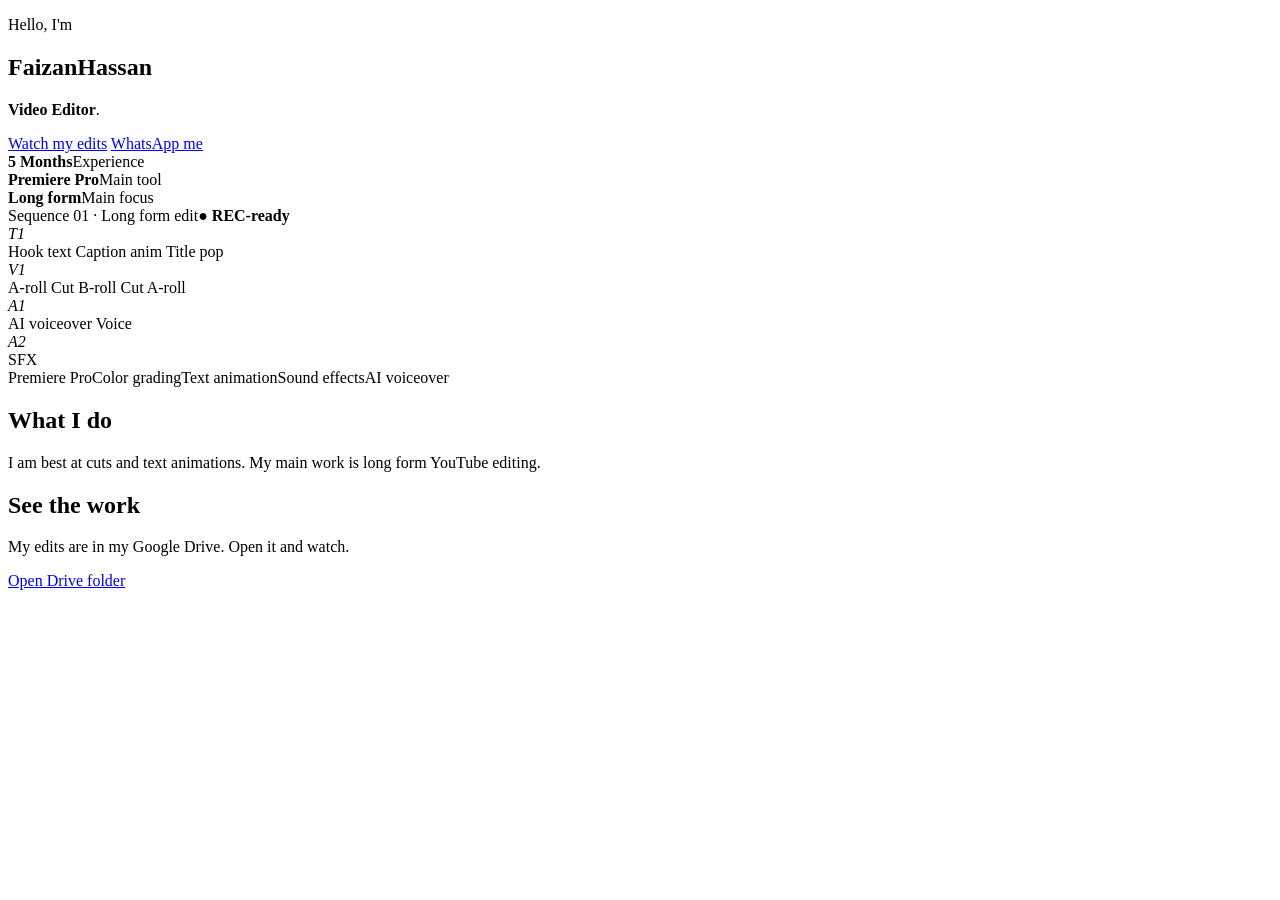
==== index.html @ ce3d33c0 "Add files via upload" ====
<!DOCTYPE html>
<html lang="en">
<head>
<meta charset="UTF-8">
<meta name="viewport" content="width=device-width, initial-scale=1">
<title>Edit With Bear | Faizan Hassan, Video Editor</title>
<meta name="description" content="Faizan Hassan, video editor. Long form YouTube edits, text animations, color grading and sound effects.">
<link rel="preconnect" href="https://fonts.googleapis.com"><link rel="preconnect" href="https://fonts.gstatic.com" crossorigin>
<link href="https://fonts.googleapis.com/css2?family=Anton&family=Outfit:wght@400;500;600;700&display=swap" rel="stylesheet">
<link rel="icon" type="image/png" href="assets/favicon.png">
<link rel="stylesheet" href="css/style.css">
</head>
<body>
<header id="site-header"></header>
<main>
  <section class="hero">
    <div class="wrap">
      <div>
        <p class="hello">Hello, I'm</p>
        <h1><span class="ln"><b data-site="firstName">Faizan</b></span><span class="ln"><b class="lime" data-site="lastName">Hassan</b></span></h1>
        <p class="intro"><strong style="color:var(--text)" data-site="role">Video Editor</strong>. <span data-site="tagline"></span></p>
        <div class="btns">
          <a class="btn" data-link="drive" href="#">Watch my edits</a>
          <a class="btn ghost" data-link="whatsapp" href="#">WhatsApp me</a>
        </div>
        <div class="stats">
          <div class="stat"><b data-site="experience">5 Months</b><span>Experience</span></div>
          <div class="stat"><b data-site="mainTool">Premiere Pro</b><span>Main tool</span></div>
          <div class="stat"><b>Long form</b><span>Main focus</span></div>
        </div>
      </div>

      <div class="tl" aria-hidden="true" style="--w:calc(100% - 64px)">
        <div class="tl-top"><span>Sequence 01 · Long form edit</span><b>● REC-ready</b></div>
        <div class="track"><em>T1</em><div class="lane">
          <span class="clip t" style="left:4%;width:16%">Hook text</span>
          <span class="clip t" style="left:34%;width:20%">Caption anim</span>
          <span class="clip t" style="left:68%;width:18%">Title pop</span></div></div>
        <div class="track"><em>V1</em><div class="lane">
          <span class="clip v" style="left:0;width:18%">A-roll</span>
          <span class="clip v" style="left:19%;width:14%">Cut</span>
          <span class="clip v" style="left:34%;width:22%">B-roll</span>
          <span class="clip v" style="left:57%;width:12%">Cut</span>
          <span class="clip v" style="left:70%;width:28%">A-roll</span></div></div>
        <div class="track"><em>A1</em><div class="lane">
          <span class="clip a" style="left:0;width:56%">AI voiceover</span>
          <span class="clip a" style="left:58%;width:40%">Voice</span></div></div>
        <div class="track"><em>A2</em><div class="lane">
          <span class="clip s" style="left:18%;width:6%"></span><span class="clip s" style="left:33%;width:6%"></span>
          <span class="clip s" style="left:56%;width:6%"></span><span class="clip s" style="left:69%;width:6%"></span>
          <span class="clip s" style="left:84%;width:10%">SFX</span></div></div>
        <div class="playhead"></div>
        <div class="chips"><span>Premiere Pro</span><span>Color grading</span><span>Text animation</span><span>Sound effects</span><span>AI voiceover</span></div>
      </div>
    </div>
  </section>

  <section class="block">
    <div class="wrap">
      <h2 class="sec-title">What I <span class="lime">do</span></h2>
      <p class="sec-sub">I am best at cuts and text animations. My main work is long form YouTube editing.</p>
      <div class="card-grid" id="services-list"></div>
    </div>
  </section>

  <section class="block">
    <div class="wrap">
      <div class="cta">
        <div><h2>See the <span class="lime">work</span></h2><p>My edits are in my Google Drive. Open it and watch.</p></div>
        <a class="btn" data-link="drive" href="#">Open Drive folder</a>
      </div>
    </div>
  </section>
</main>
<footer id="site-footer"></footer>
<script src="js/config.js"></script>
<script src="js/main.js"></script>
</body>
</html>
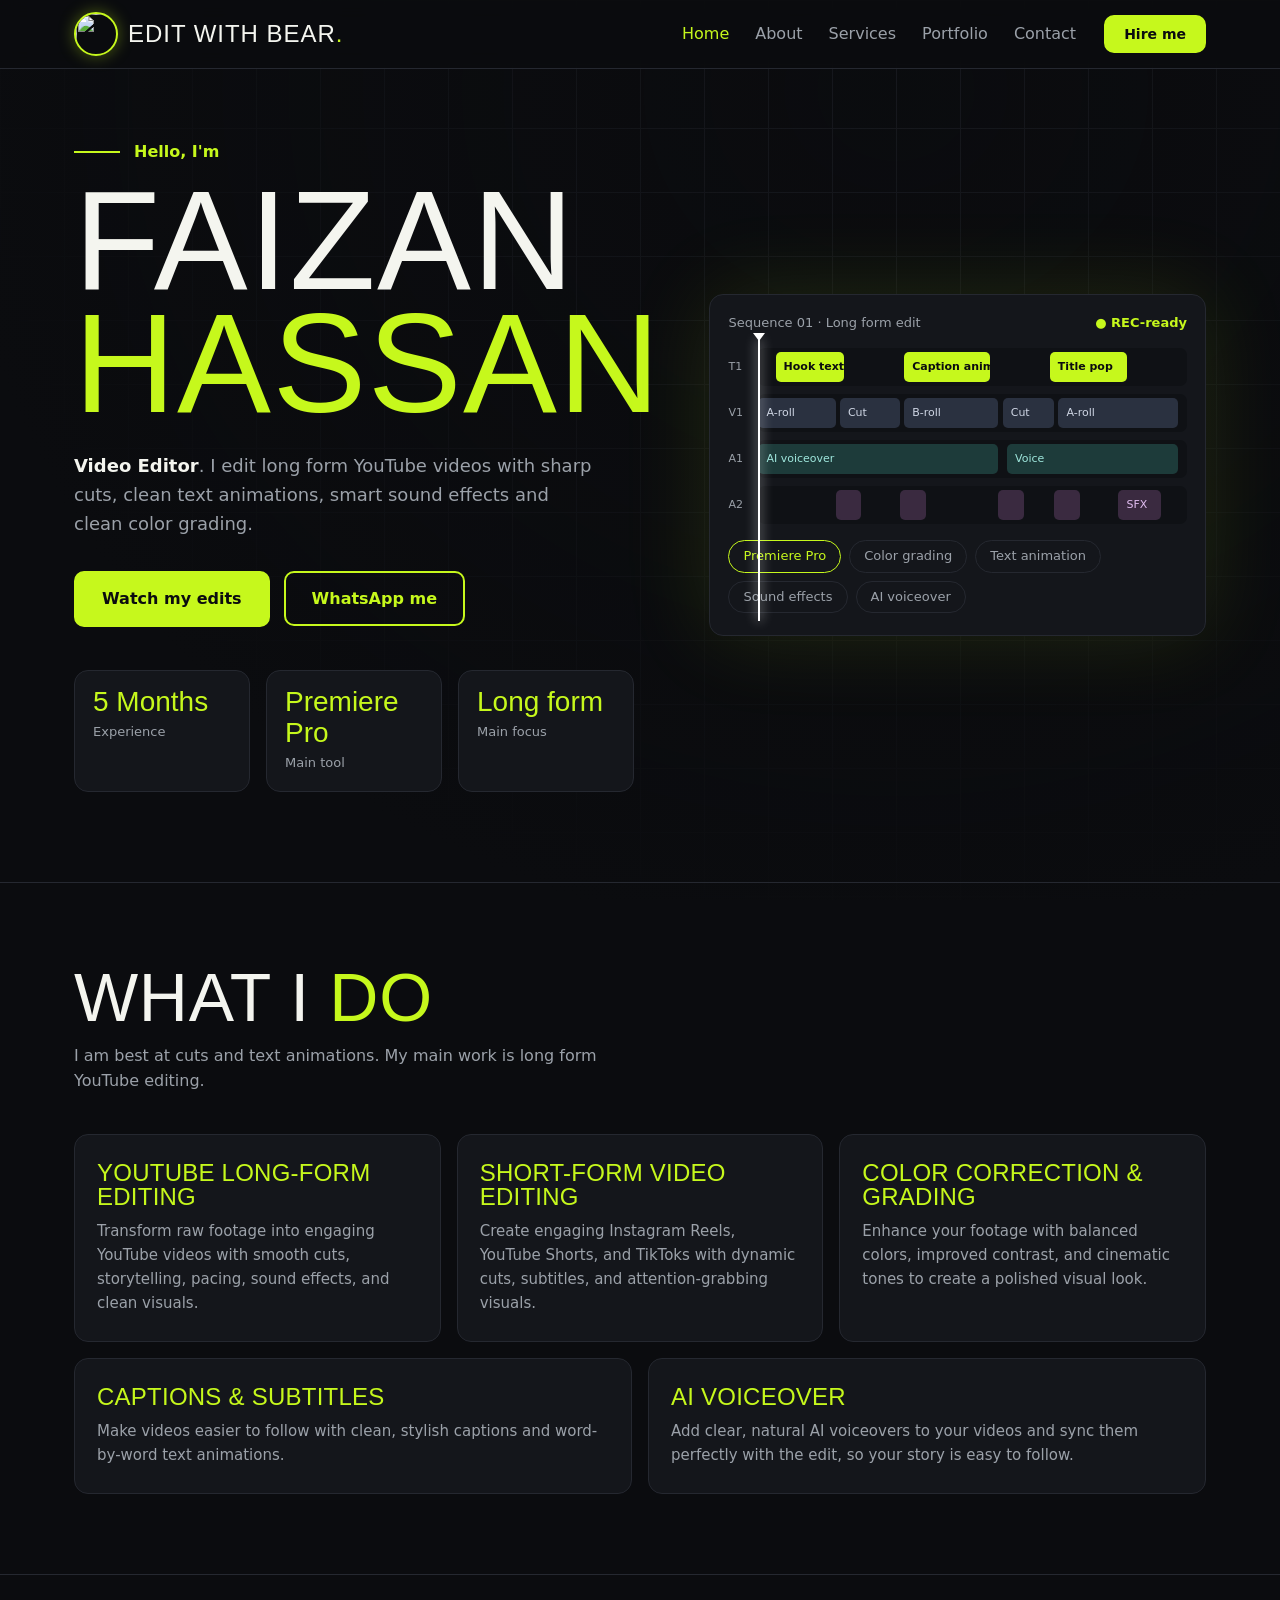
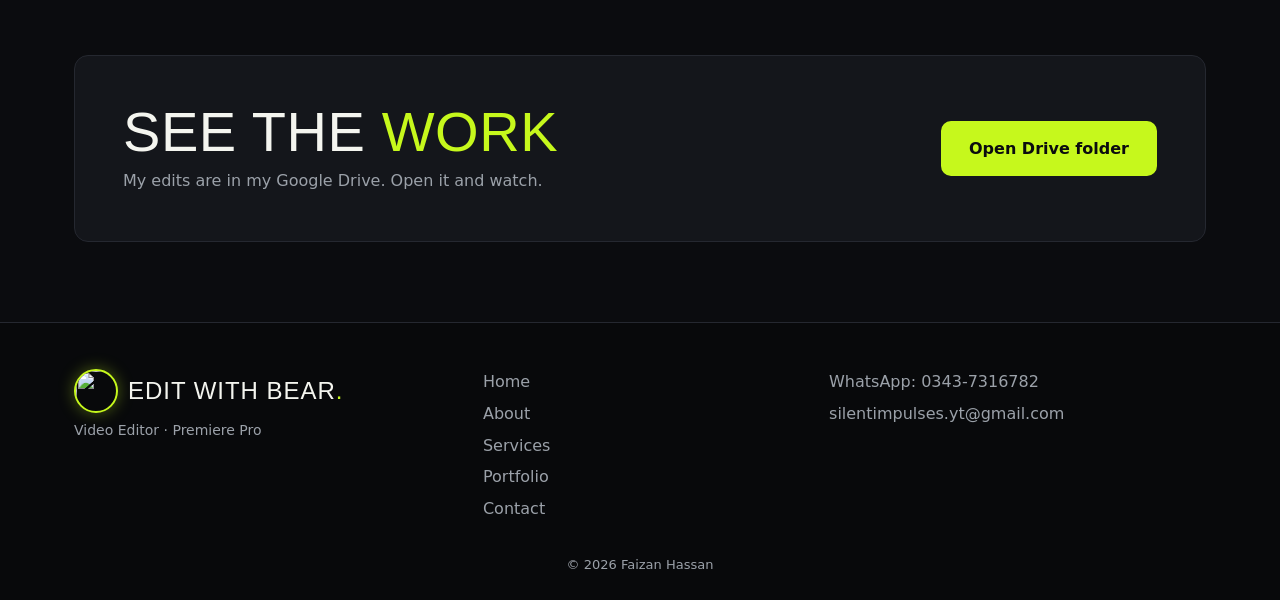
==== commit 9f68b389: "Add files via upload" ====
--- a/index.html
+++ b/index.html
@@ -7,8 +7,8 @@
 <meta name="description" content="Faizan Hassan, video editor. Long form YouTube edits, text animations, color grading and sound effects.">
 <link rel="preconnect" href="https://fonts.googleapis.com"><link rel="preconnect" href="https://fonts.gstatic.com" crossorigin>
 <link href="https://fonts.googleapis.com/css2?family=Anton&family=Outfit:wght@400;500;600;700&display=swap" rel="stylesheet">
-<link rel="icon" type="image/png" href="assets/favicon.png">
-<link rel="stylesheet" href="css/style.css">
+<link rel="icon" type="image/png" href="favicon.png">
+<link rel="stylesheet" href="style.css">
 </head>
 <body>
 <header id="site-header"></header>
@@ -73,7 +73,7 @@
   </section>
 </main>
 <footer id="site-footer"></footer>
-<script src="js/config.js"></script>
-<script src="js/main.js"></script>
+<script src="config.js"></script>
+<script src="main.js"></script>
 </body>
 </html>
--- a/style.css
+++ b/style.css
@@ -0,0 +1,159 @@
+:root{--bg:#0b0c0f;--panel:#14161b;--line:#252830;--lime:#c6f81c;--text:#f4f5ef;--muted:#9ba1a9;--r:14px}
+*{box-sizing:border-box;margin:0;padding:0}
+html{scroll-behavior:smooth}
+body{background:var(--bg);color:var(--text);font-family:'Outfit',system-ui,sans-serif;line-height:1.6;
+ background-image:linear-gradient(var(--line) 1px,transparent 1px),linear-gradient(90deg,var(--line) 1px,transparent 1px);
+ background-size:64px 64px;background-attachment:fixed}
+body::before{content:"";position:fixed;inset:0;background:radial-gradient(ellipse at 70% 10%,rgba(11,12,15,.55),var(--bg) 75%);z-index:-1}
+a{color:inherit;text-decoration:none}
+:focus-visible{outline:2px solid var(--lime);outline-offset:3px}
+.wrap{max-width:1180px;margin:0 auto;padding:0 24px}
+h1,h2,h3{font-family:'Anton',Impact,sans-serif;font-weight:400;text-transform:uppercase;letter-spacing:.01em;line-height:1}
+.lime{color:var(--lime)}
+
+/* header */
+header{position:sticky;top:0;z-index:50;background:rgba(11,12,15,.85);backdrop-filter:blur(10px);border-bottom:1px solid var(--line)}
+.bar{display:flex;align-items:center;gap:28px;height:68px}
+.brand{display:flex;align-items:center;gap:10px;font-family:'Anton',Impact,sans-serif;font-size:24px;letter-spacing:.04em;white-space:nowrap}
+.brand img{width:44px;height:44px;border-radius:50%;border:2px solid var(--lime);object-fit:cover;box-shadow:0 0 16px rgba(198,248,28,.35)}
+.brand i{font-style:normal;color:var(--lime)}
+#nav{display:flex;gap:26px;margin-left:auto}
+#nav a{color:var(--muted);font-weight:500;transition:color .2s}
+#nav a:hover,#nav a.active{color:var(--lime)}
+.menu-btn{display:none;background:none;border:1px solid var(--line);border-radius:10px;width:44px;height:44px;cursor:pointer;margin-left:auto;flex-direction:column;justify-content:center;align-items:center;gap:5px}
+.menu-btn i{display:block;width:20px;height:2px;background:var(--lime)}
+
+/* buttons */
+.btn{display:inline-flex;align-items:center;gap:8px;background:var(--lime);color:#0b0c0f;font-weight:700;padding:13px 26px;border-radius:10px;border:2px solid var(--lime);transition:transform .2s,background .2s,color .2s}
+.btn:hover{transform:translateY(-2px)}
+.btn.ghost{background:transparent;color:var(--lime)}
+.btn.ghost:hover{background:var(--lime);color:#0b0c0f}
+.btn.small{padding:9px 18px;font-size:14px}
+
+/* hero */
+.hero{padding:70px 0 90px}
+.hero .wrap{display:grid;grid-template-columns:1.05fr 1fr;gap:48px;align-items:center}
+.hello{display:flex;align-items:center;gap:14px;color:var(--lime);font-weight:600;margin-bottom:14px}
+.hello::before{content:"";width:46px;height:2px;background:var(--lime)}
+h1{font-size:clamp(68px,11vw,150px);line-height:.88;margin-bottom:26px}
+h1 .ln{display:block;overflow:hidden}
+h1 .ln b{display:block;font-weight:400;transform:translateY(105%);animation:up .9s cubic-bezier(.2,.8,.2,1) forwards}
+h1 .ln:nth-child(2) b{animation-delay:.15s}
+@keyframes up{to{transform:none}}
+.hero .intro{color:var(--muted);font-size:18px;max-width:520px;margin-bottom:32px;opacity:0;animation:fade .8s .6s forwards}
+.hero .btns{display:flex;gap:14px;flex-wrap:wrap;opacity:0;animation:fade .8s .8s forwards}
+@keyframes fade{to{opacity:1}}
+
+/* timeline visual */
+.tl{background:var(--panel);border:1px solid var(--line);border-radius:var(--r);padding:18px 18px 22px;position:relative;box-shadow:0 0 90px rgba(198,248,28,.12);opacity:0;animation:fade .9s .4s forwards}
+.tl-top{display:flex;justify-content:space-between;font-size:13px;color:var(--muted);margin-bottom:14px}
+.tl-top b{color:var(--lime);font-weight:600}
+.track{display:flex;align-items:center;gap:6px;height:38px;margin-bottom:8px}
+.track em{font-style:normal;font-size:11px;color:var(--muted);width:24px;flex:none}
+.lane{position:relative;flex:1;height:100%;background:#0f1115;border-radius:7px;overflow:hidden}
+.clip{position:absolute;top:4px;bottom:4px;border-radius:5px;font-size:11px;padding:0 8px;display:flex;align-items:center;white-space:nowrap;overflow:hidden}
+.v{background:#2a3140;color:#cfd6e4}
+.t{background:var(--lime);color:#0b0c0f;font-weight:700}
+.a{background:#1d3b3a;color:#9fe7dd}
+.s{background:#3a2a40;color:#e1bdf0}
+.playhead{position:absolute;top:44px;bottom:14px;left:48px;width:2px;background:#fff;box-shadow:0 0 12px #fff;animation:play 7s linear infinite}
+.playhead::before{content:"";position:absolute;top:-6px;left:-5px;border:6px solid transparent;border-top:8px solid #fff;border-bottom:0}
+@keyframes play{from{transform:translateX(0)}to{transform:translateX(calc(var(--w,300px)))}}
+.chips{display:flex;gap:8px;flex-wrap:wrap;margin-top:16px}
+.chips span{font-size:13px;border:1px solid var(--line);border-radius:999px;padding:5px 14px;color:var(--muted)}
+.chips span:first-child{border-color:var(--lime);color:var(--lime)}
+
+/* sections */
+section.block{padding:80px 0;border-top:1px solid var(--line)}
+.sec-title{font-size:clamp(40px,6vw,68px);margin-bottom:12px}
+.sec-sub{color:var(--muted);max-width:560px;margin-bottom:40px}
+.stats{display:grid;grid-template-columns:repeat(3,1fr);gap:16px;margin-top:44px;max-width:560px}
+.stat{background:var(--panel);border:1px solid var(--line);border-radius:var(--r);padding:16px 18px}
+.stat b{display:block;font-family:'Anton',Impact,sans-serif;font-weight:400;font-size:28px;color:var(--lime);line-height:1.1}
+.stat span{font-size:13px;color:var(--muted)}
+.grid4{display:grid;grid-template-columns:repeat(4,1fr);gap:16px}
+.card{background:var(--panel);border:1px solid var(--line);border-radius:var(--r);padding:26px 22px;transition:border-color .2s}
+.card:hover{border-color:var(--lime)}
+.card h3{font-size:24px;margin-bottom:10px;color:var(--lime)}
+.card p{color:var(--muted);font-size:15px}
+.cta{background:var(--panel);border:1px solid var(--line);border-radius:var(--r);padding:48px;display:flex;justify-content:space-between;align-items:center;gap:24px;flex-wrap:wrap}
+.cta h2{font-size:clamp(34px,5vw,56px)}
+.cta p{color:var(--muted);margin-top:8px}
+
+/* footer */
+footer{border-top:1px solid var(--line);padding:46px 0 24px;background:#08090b}
+.foot{display:grid;grid-template-columns:1.2fr 1fr 1.2fr;gap:32px}
+.foot p{color:var(--muted);font-size:14px;margin-top:6px}
+.foot nav{display:flex;flex-direction:column;gap:6px;color:var(--muted)}
+.foot nav a:hover,.foot-contact a:hover{color:var(--lime)}
+.foot-contact{display:flex;flex-direction:column;gap:6px;color:var(--muted)}
+.copy{text-align:center;color:var(--muted);font-size:13px;margin-top:34px}
+
+/* coming soon pages */
+.soon{padding:120px 0;text-align:center;min-height:60vh}
+.soon h1{font-size:clamp(56px,9vw,110px);margin-bottom:16px}
+.soon p{color:var(--muted)}
+
+@media(max-width:900px){
+ .hero .wrap{grid-template-columns:1fr}
+ .grid4{grid-template-columns:1fr 1fr}
+ .foot{grid-template-columns:1fr}
+ .hide-m{display:none}
+ .menu-btn{display:flex}
+ #nav{display:none;position:absolute;top:68px;left:0;right:0;flex-direction:column;gap:0;background:var(--bg);border-bottom:1px solid var(--line);margin:0}
+ #nav.open{display:flex}
+ #nav a{padding:16px 24px;border-top:1px solid var(--line)}
+}
+@media(max-width:520px){.grid4{grid-template-columns:1fr}.stats{grid-template-columns:1fr}.cta{padding:30px 22px}}
+@media(prefers-reduced-motion:reduce){*{animation:none!important;transition:none!important}h1 .ln b,.hero .intro,.hero .btns,.tl{transform:none;opacity:1}}
+
+/* contact chooser */
+button.btn{font-family:inherit;font-size:inherit;cursor:pointer}
+button.btn.small{font-size:14px}
+.contact-dialog{margin:auto;width:min(440px,calc(100% - 32px));background:var(--panel);color:var(--text);border:1px solid var(--lime);border-radius:var(--r);padding:32px 26px 26px;box-shadow:0 0 80px rgba(198,248,28,.2)}
+.contact-dialog::backdrop{background:rgba(5,6,8,.78);backdrop-filter:blur(4px)}
+.contact-dialog h2{font-size:34px;margin-bottom:8px}
+.contact-dialog p{color:var(--muted);margin-bottom:22px;font-size:15px}
+.contact-dialog .x{position:absolute;top:10px;right:12px;width:38px;height:38px;background:none;border:0;color:var(--muted);font-size:28px;cursor:pointer;border-radius:8px}
+.contact-dialog .x:hover{color:var(--lime)}
+.opt{display:flex;align-items:center;gap:16px;padding:16px 18px;border:1px solid var(--line);border-radius:12px;margin-top:12px;background:#0f1115;transition:border-color .2s,transform .2s}
+.opt:hover{border-color:var(--lime);transform:translateY(-2px)}
+.opt svg{color:var(--lime);flex:none}
+.opt b{display:block;font-size:17px}
+.opt small{color:var(--muted);font-size:14px;word-break:break-all}
+
+/* about page */
+.about{padding:70px 0 90px}
+.about-grid{display:grid;grid-template-columns:.9fr 1.1fr;gap:56px;align-items:center}
+.about-img{position:relative;border:1px solid var(--line);border-radius:var(--r);overflow:hidden;box-shadow:0 0 90px rgba(198,248,28,.14)}
+.about-img img{display:block;width:100%;height:auto}
+.about-text h1{font-size:clamp(52px,8vw,92px);margin-bottom:22px}
+.about-text p{color:var(--muted);font-size:17px;margin-bottom:16px;max-width:60ch}
+.about-text .lead{color:var(--text);font-size:22px;font-weight:500;line-height:1.45}
+.about-text .closing{color:var(--lime);font-weight:600;font-size:19px;margin-top:22px}
+.about-text .stats{margin-top:26px}
+.about-text .btns{display:flex;gap:14px;flex-wrap:wrap;margin-top:28px}
+@media(max-width:900px){.about-grid{grid-template-columns:1fr;gap:34px}.about-img{max-width:440px}}
+
+/* services page */
+.services-page{padding:70px 0 90px}
+.services-page h1{font-size:clamp(52px,8vw,92px);margin-bottom:16px}
+.svc-list{display:flex;flex-direction:column;gap:14px;margin-bottom:56px}
+.svc{display:grid;grid-template-columns:80px 1fr 1.3fr;gap:10px 28px;align-items:center;background:var(--panel);border:1px solid var(--line);border-radius:var(--r);padding:26px 28px;transition:border-color .2s}
+.svc:hover{border-color:var(--lime)}
+.svc .num{font-family:'Anton',Impact,sans-serif;font-size:44px;color:var(--lime);line-height:1}
+.svc h2{font-size:clamp(22px,2.6vw,30px);line-height:1.1}
+.svc p{color:var(--muted);font-size:16px}
+@media(max-width:800px){.svc{grid-template-columns:1fr;padding:22px}.svc .num{font-size:34px}}
+
+/* home service grid (works best with 5 or 6 cards) */
+.card-grid{display:grid;grid-template-columns:repeat(6,1fr);gap:16px}
+.card-grid .card{grid-column:span 2}
+.card-grid .card:nth-child(4):nth-last-child(2),.card-grid .card:nth-child(5):last-child{grid-column:span 3}
+@media(max-width:900px){.card-grid{grid-template-columns:1fr 1fr}.card-grid .card,.card-grid .card:nth-child(4):nth-last-child(2),.card-grid .card:nth-child(5):last-child{grid-column:auto}}
+@media(max-width:520px){.card-grid{grid-template-columns:1fr}}
+
+/* about skill tags */
+.skill-tags{display:flex;flex-wrap:wrap;gap:8px;margin:20px 0 4px}
+.skill-tags span{font-size:14px;border:1px solid var(--line);border-radius:999px;padding:5px 14px;color:var(--muted)}
+.skill-tags span:last-child{border-color:var(--lime);color:var(--lime)}
